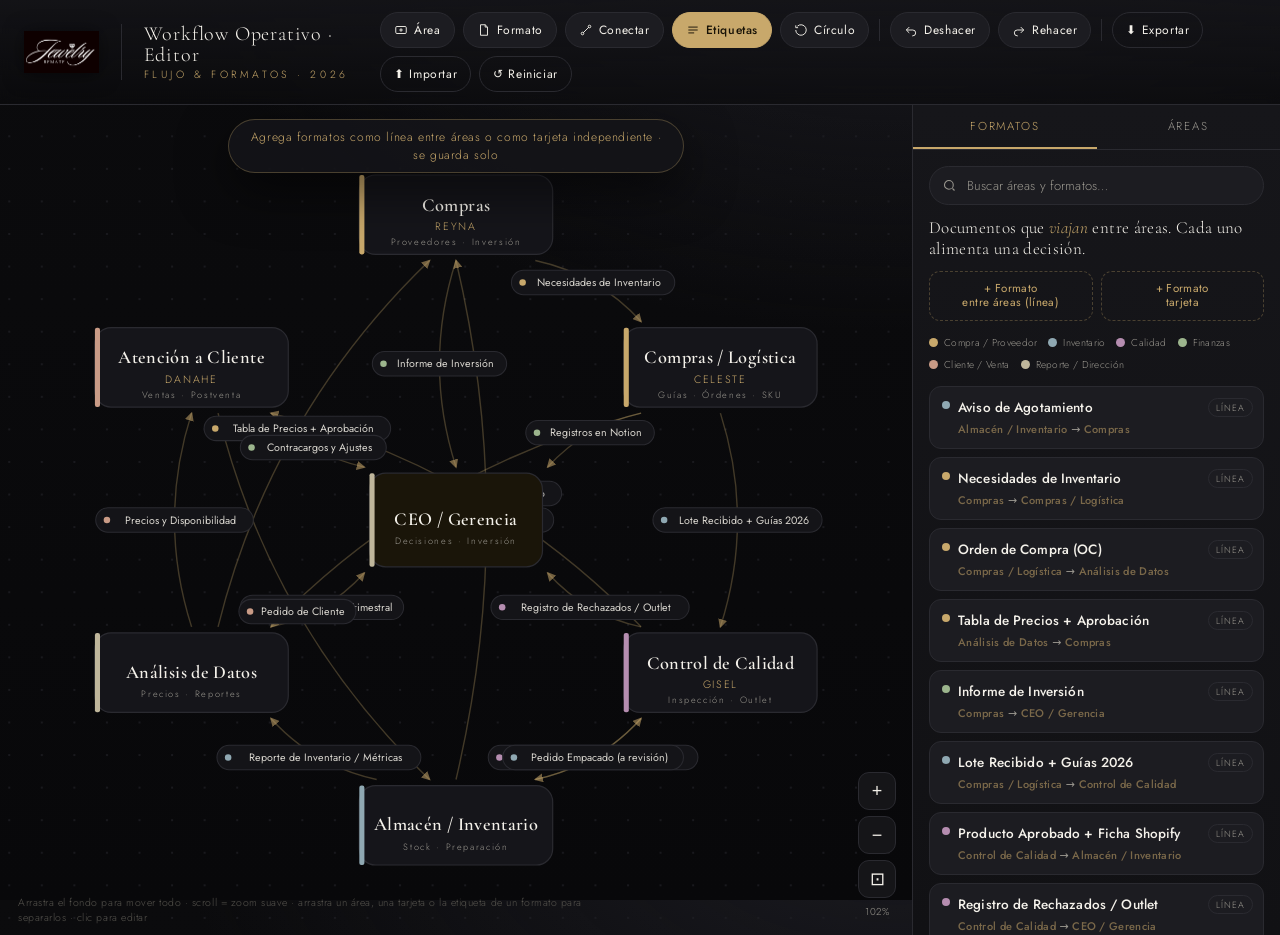
==== index.html @ 5443a9fe "Hito 1: deshacer/rehacer + búsqueda - Deshacer/Rehacer con historial de estados (botones + Ctrl/Cmd+" ====
<!DOCTYPE html>
<html lang="es">
<head>
<meta charset="UTF-8">
<meta name="viewport" content="width=device-width, initial-scale=1.0">
<title>Jewelry Remate · Workflow Editor</title>
<link rel="preconnect" href="https://fonts.googleapis.com">
<link rel="preconnect" href="https://fonts.gstatic.com" crossorigin>
<link href="https://fonts.googleapis.com/css2?family=Cormorant+Garamond:ital,wght@0,400;0,500;0,600;1,400&family=Jost:wght@300;400;500;600&display=swap" rel="stylesheet">
<link rel="stylesheet" href="css/styles.css">
</head>
<body>
<header>
  <img class="logo" src="[data-uri]" alt="Jewelry Remate">
  <div class="title-wrap">
    <span class="t1">Workflow Operativo · Editor</span>
    <span class="t2">Flujo &amp; Formatos · 2026</span>
  </div>
  <div class="toolbar">
    <button class="btn" id="btnAddNode"><svg viewBox="0 0 24 24" fill="none" stroke="currentColor" stroke-width="1.6"><rect x="3" y="6" width="18" height="12" rx="2"/><path d="M12 9v6M9 12h6"/></svg>Área</button>
    <button class="btn" id="btnAddCard"><svg viewBox="0 0 24 24" fill="none" stroke="currentColor" stroke-width="1.6"><path d="M6 3h8l4 4v14H6z"/><path d="M14 3v4h4"/></svg>Formato</button>
    <button class="btn" id="btnConnect"><svg viewBox="0 0 24 24" fill="none" stroke="currentColor" stroke-width="1.6"><path d="M7 17 17 7"/><circle cx="6" cy="18" r="2.2"/><circle cx="18" cy="6" r="2.2"/></svg>Conectar</button>
    <button class="btn active" id="btnLabels"><svg viewBox="0 0 24 24" fill="none" stroke="currentColor" stroke-width="1.6"><path d="M4 7h16M4 12h16M4 17h10"/></svg>Etiquetas</button>
    <button class="btn" id="btnRecircle"><svg viewBox="0 0 24 24" fill="none" stroke="currentColor" stroke-width="1.6"><path d="M3 12a9 9 0 1 0 3-6.7"/><path d="M3 4v4h4"/></svg>Círculo</button>
    <span class="sep"></span>
    <button class="btn" id="btnUndo" title="Deshacer (Ctrl/Cmd+Z)" disabled><svg viewBox="0 0 24 24" fill="none" stroke="currentColor" stroke-width="1.6"><path d="M9 7 4 12l5 5"/><path d="M4 12h11a5 5 0 0 1 0 10h-1"/></svg>Deshacer</button>
    <button class="btn" id="btnRedo" title="Rehacer (Ctrl/Cmd+Shift+Z)" disabled><svg viewBox="0 0 24 24" fill="none" stroke="currentColor" stroke-width="1.6"><path d="M15 7l5 5-5 5"/><path d="M20 12H9a5 5 0 0 0 0 10h1"/></svg>Rehacer</button>
    <span class="sep"></span>
    <button class="btn ghost" id="btnExport" title="Descargar tu trabajo (incluye archivos)">⬇ Exportar</button>
    <button class="btn ghost" id="btnImport" title="Cargar un archivo guardado">⬆ Importar</button>
    <button class="btn ghost" id="btnReset" title="Volver al original">↺ Reiniciar</button>
    <input type="file" id="fileInput" accept="application/json" style="display:none">
  </div>
</header>

<div class="layout">
  <div id="stage">
    <div id="hint"></div>
    <svg id="wf" preserveAspectRatio="xMidYMid meet">
      <defs>
        <pattern id="grid" width="32" height="32" patternUnits="userSpaceOnUse"><circle cx="1" cy="1" r="1" fill="#1d1d22"></circle></pattern>
        <marker id="arrow" markerWidth="9" markerHeight="9" refX="7.5" refY="4.5" orient="auto" markerUnits="userSpaceOnUse"><path class="arrow" d="M0,0 L9,4.5 L0,9 Z"></path></marker>
        <marker id="arrowHi" markerWidth="10" markerHeight="10" refX="8" refY="5" orient="auto" markerUnits="userSpaceOnUse"><path class="arrow hi" d="M0,0 L10,5 L0,10 Z"></path></marker>
      </defs>
      <g id="viewport">
        <rect id="gridrect" x="-4000" y="-4000" width="8000" height="8000" fill="url(#grid)"></rect>
        <g id="gLinks"></g><g id="gEdges"></g><g id="gLabels"></g><g id="gNodes"></g>
      </g>
    </svg>
    <div class="zoom">
      <button id="zIn" title="Acercar">+</button>
      <button id="zOut" title="Alejar">−</button>
      <button id="zFit" title="Centrar / ajustar">⊡</button>
      <div class="lbl" id="zLbl">100%</div>
    </div>
    <div class="footer-note">Arrastra el fondo para mover todo · scroll = zoom suave · arrastra un área, una tarjeta o la etiqueta de un formato para separarlos · clic para editar</div>
  </div>

  <aside>
    <div class="tabs">
      <div class="tab active" data-tab="formatos">Formatos</div>
      <div class="tab" data-tab="areas">Áreas</div>
    </div>
    <div class="panel-body">
      <div class="searchbar">
        <svg viewBox="0 0 24 24" fill="none" stroke="currentColor" stroke-width="1.7"><circle cx="11" cy="11" r="7"/><path d="m20 20-3.2-3.2"/></svg>
        <input type="search" id="searchInput" placeholder="Buscar áreas y formatos…" autocomplete="off">
        <span id="searchClear" title="Limpiar">✕</span>
      </div>
      <!-- LIST formatos -->
      <div id="listFormatos">
        <p class="lead">Documentos que <em>viajan</em> entre áreas. Cada uno alimenta una decisión.</p>
        <div class="addrow">
          <button class="addbtn" id="addFmtLine">+ Formato<br>entre áreas (línea)</button>
          <button class="addbtn" id="addFmtCard">+ Formato<br>tarjeta</button>
        </div>
        <div class="legend" id="legend"></div>
        <div id="fmtItems"></div>
      </div>
      <!-- LIST areas -->
      <div id="listAreas" class="hidden">
        <p class="lead">Las áreas del ciclo. Edita textos, colores, archivos o agrega nuevas.</p>
        <div class="addrow"><button class="addbtn" id="addArea">+ Agregar área</button></div>
        <div id="areaItems"></div>
      </div>

      <!-- EDIT formato (línea) -->
      <div id="editFormato" class="detail">
        <span class="back" id="backF">‹ Volver a formatos</span>
        <h2 class="edhead">Formato entre áreas</h2>
        <div class="edsub">Documento que viaja por una línea</div>
        <div class="field"><label>Nombre del formato</label><input id="ef_name" placeholder="Ej. Orden de Compra"></div>
        <div class="row2">
          <div class="field"><label>Desde</label><select id="ef_from"></select></div>
          <div class="field"><label>Hacia</label><select id="ef_to"></select></div>
        </div>
        <div class="field"><label>Categoría</label><select id="ef_cat"></select></div>
        <div class="field"><label>¿Para qué sirve?</label><textarea id="ef_purpose"></textarea></div>
        <div class="decisionField"><label>Decisión que ayuda a tomar</label><textarea id="ef_decision"></textarea></div>
        <div class="files-wrap"><label>Archivos adjuntos</label><div id="ef_files"></div>
          <button class="fileadd" id="ef_addFile">+ Adjuntar archivo</button><input type="file" id="ef_fileInput" multiple style="display:none"></div>
        <button class="delbtn" id="ef_delete">Borrar este formato</button>
        <div class="saved" id="ef_saved">✓ Guardado</div>
      </div>

      <!-- EDIT formato (tarjeta) -->
      <div id="editCard" class="detail">
        <span class="back" id="backC">‹ Volver a formatos</span>
        <h2 class="edhead">Formato (tarjeta)</h2>
        <div class="edsub">Documento independiente en el lienzo</div>
        <div class="field"><label>Nombre del formato</label><input id="ec_name" placeholder="Ej. Reporte Operativo"></div>
        <div class="field"><label>Categoría</label><select id="ec_cat"></select></div>
        <div class="field"><label>Áreas que lo usan / enlazan</label><div id="ec_links" class="linkbox"></div></div>
        <div class="field"><label>¿Para qué sirve?</label><textarea id="ec_purpose"></textarea></div>
        <div class="decisionField"><label>Decisión que ayuda a tomar</label><textarea id="ec_decision"></textarea></div>
        <div class="files-wrap"><label>Archivos adjuntos</label><div id="ec_files"></div>
          <button class="fileadd" id="ec_addFile">+ Adjuntar archivo</button><input type="file" id="ec_fileInput" multiple style="display:none"></div>
        <button class="delbtn" id="ec_delete">Borrar este formato</button>
        <div class="saved" id="ec_saved">✓ Guardado</div>
      </div>

      <!-- EDIT area -->
      <div id="editArea" class="detail">
        <span class="back" id="backA">‹ Volver a áreas</span>
        <h2 class="edhead">Editar área</h2>
        <div class="edsub">Nodo del workflow</div>
        <div class="field"><label>Nombre del área</label><input id="ea_title" placeholder="Ej. Almacén / Inventario"></div>
        <div class="row2">
          <div class="field"><label>Responsable</label><input id="ea_person" placeholder="Ej. Reyna"></div>
          <div class="field"><label>Etiqueta corta</label><input id="ea_kicker" placeholder="Ej. Stock · Pedidos"></div>
        </div>
        <div class="field"><label>Categoría / color</label><select id="ea_cat"></select></div>
        <div class="field"><label>Responsabilidades (una por línea)</label><textarea id="ea_resp" style="min-height:110px"></textarea></div>
        <div class="field"><label>Inicia el flujo cuando…</label><textarea id="ea_start"></textarea></div>
        <div class="field"><label>Termina el flujo cuando…</label><textarea id="ea_end"></textarea></div>
        <div class="files-wrap"><label>Archivos adjuntos</label><div id="ea_files"></div>
          <button class="fileadd" id="ea_addFile">+ Adjuntar archivo</button><input type="file" id="ea_fileInput" multiple style="display:none"></div>
        <button class="delbtn" id="ea_delete">Borrar esta área</button>
        <div class="saved" id="ea_saved">✓ Guardado</div>
      </div>
    </div>
  </aside>
</div>

<script src="js/app.js"></script>
</body>
</html>
---- css/styles.css ----
:root{
    --bg:#0b0b0d;--bg2:#111114;--panel:#16161a;--panel2:#1c1c21;--line:#2a2a30;
    --ink:#f4f1ea;--muted:#9a978f;--gold:#c8a86b;--gold-soft:rgba(200,168,107,.30);
    --gold-dim:rgba(200,168,107,.55);--shadow:0 18px 50px rgba(0,0,0,.55);
  }
  *{box-sizing:border-box}
  html,body{margin:0;height:100%}
  body{
    background:radial-gradient(1200px 700px at 70% -10%, #1a1a20 0%, rgba(26,26,32,0) 60%),
      linear-gradient(180deg,#0b0b0d 0%, #08080a 100%);
    color:var(--ink);font-family:'Jost',system-ui,sans-serif;font-weight:300;
    -webkit-font-smoothing:antialiased;overflow:hidden;
  }
  header{display:flex;align-items:center;gap:22px;padding:12px 24px;border-bottom:1px solid var(--line);
    background:linear-gradient(180deg,rgba(20,20,24,.9),rgba(11,11,13,.6));backdrop-filter:blur(6px)}
  header img.logo{height:42px;width:auto;filter:drop-shadow(0 2px 10px rgba(0,0,0,.5))}
  .title-wrap{display:flex;flex-direction:column;line-height:1.05;border-left:1px solid var(--line);padding-left:22px}
  .title-wrap .t1{font-family:'Cormorant Garamond',serif;font-size:20px;letter-spacing:.04em}
  .title-wrap .t2{font-size:10.5px;letter-spacing:.34em;text-transform:uppercase;color:var(--gold);margin-top:3px}
  .toolbar{margin-left:auto;display:flex;align-items:center;gap:8px;flex-wrap:wrap}
  .btn{font-family:'Jost';font-weight:400;font-size:12px;letter-spacing:.05em;color:var(--ink);
    background:var(--panel2);border:1px solid var(--line);padding:8px 13px;border-radius:999px;cursor:pointer;
    transition:.18s;display:inline-flex;align-items:center;gap:6px;white-space:nowrap}
  .btn:hover{border-color:var(--gold-dim);color:var(--gold)}
  .btn.active{background:var(--gold);color:#181307;border-color:var(--gold);font-weight:500}
  .btn svg{width:14px;height:14px}
  .btn.ghost{background:transparent}
  .sep{width:1px;height:22px;background:var(--line);margin:0 2px}

  .layout{display:flex;height:calc(100vh - 70px)}
  #stage{flex:1;position:relative;overflow:hidden}
  #wf{width:100%;height:100%;display:block;touch-action:none;cursor:grab}
  #wf.panning{cursor:grabbing}
  #hint{position:absolute;left:50%;top:14px;transform:translateX(-50%);background:rgba(20,20,24,.92);
    border:1px solid var(--gold-soft);color:var(--gold);font-size:12px;letter-spacing:.05em;padding:8px 16px;
    border-radius:999px;pointer-events:none;opacity:0;transition:.25s;box-shadow:var(--shadow);z-index:5;max-width:80%;text-align:center}
  #hint.show{opacity:1}
  .footer-note{position:absolute;bottom:10px;left:18px;font-size:10.5px;color:#56544e;letter-spacing:.05em;pointer-events:none;max-width:62%}

  .zoom{position:absolute;right:16px;bottom:16px;display:flex;flex-direction:column;gap:6px;z-index:6}
  .zoom button{width:38px;height:38px;border-radius:11px;background:rgba(22,22,26,.92);border:1px solid var(--line);
    color:var(--ink);font-size:18px;cursor:pointer;transition:.15s;display:flex;align-items:center;justify-content:center}
  .zoom button:hover{border-color:var(--gold);color:var(--gold)}
  .zoom .lbl{font-size:10px;text-align:center;color:var(--muted);letter-spacing:.05em}

  aside{width:368px;min-width:368px;border-left:1px solid var(--line);
    background:linear-gradient(180deg,var(--panel),var(--bg2));display:flex;flex-direction:column;overflow:hidden}
  .tabs{display:flex;border-bottom:1px solid var(--line)}
  .tab{flex:1;text-align:center;padding:13px 0;font-size:11.5px;letter-spacing:.16em;text-transform:uppercase;
    color:var(--muted);cursor:pointer;transition:.18s;border-bottom:2px solid transparent}
  .tab:hover{color:var(--ink)}
  .tab.active{color:var(--gold);border-bottom-color:var(--gold)}
  .panel-body{flex:1;overflow-y:auto;padding:16px 16px 70px}
  .panel-body::-webkit-scrollbar{width:8px}
  .panel-body::-webkit-scrollbar-thumb{background:#26262c;border-radius:8px}

  .lead{font-family:'Cormorant Garamond',serif;font-size:17px;color:var(--ink);margin:2px 0 12px;letter-spacing:.02em}
  .lead em{color:var(--gold);font-style:italic}
  .addrow{display:flex;gap:8px;margin-bottom:14px}
  .addbtn{flex:1;text-align:center;background:transparent;border:1px dashed var(--gold-soft);color:var(--gold);
    padding:10px 8px;border-radius:11px;cursor:pointer;font-family:'Jost';font-size:11.5px;letter-spacing:.03em;
    transition:.15s;line-height:1.2}
  .addbtn:hover{background:rgba(200,168,107,.08);border-color:var(--gold)}

  .item{border:1px solid var(--line);border-radius:12px;background:var(--panel2);padding:11px 12px;margin-bottom:8px;
    cursor:pointer;transition:.16s;position:relative}
  .item:hover{border-color:var(--gold-dim);transform:translateY(-1px)}
  .item.sel{border-color:var(--gold);box-shadow:0 0 0 1px var(--gold-soft) inset}
  .item .dot{position:absolute;left:12px;top:14px;width:8px;height:8px;border-radius:50%}
  .item .nm{font-size:13.5px;font-weight:500;padding-left:16px;letter-spacing:.01em}
  .item .rt{font-size:11px;color:var(--muted);margin-top:4px;padding-left:16px;letter-spacing:.03em}
  .item .rt b{color:var(--gold-dim);font-weight:500}
  .item .tag{position:absolute;right:10px;top:11px;font-size:9px;letter-spacing:.12em;text-transform:uppercase;
    color:var(--muted);border:1px solid var(--line);border-radius:999px;padding:2px 7px}
  .item .clip{color:var(--gold);font-size:10.5px}
  .grouplbl{font-size:10px;letter-spacing:.2em;text-transform:uppercase;color:var(--muted);margin:14px 0 8px}

  .detail{display:none}
  .detail.show{display:block;animation:fade .22s ease}
  @keyframes fade{from{opacity:0;transform:translateY(6px)}to{opacity:1;transform:none}}
  .back{font-size:11px;letter-spacing:.12em;text-transform:uppercase;color:var(--muted);cursor:pointer;
    display:inline-flex;gap:6px;align-items:center;margin-bottom:14px}
  .back:hover{color:var(--gold)}
  .edhead{font-family:'Cormorant Garamond',serif;font-size:21px;color:var(--ink);margin:0 0 4px}
  .edsub{font-size:11px;color:var(--muted);letter-spacing:.1em;text-transform:uppercase;margin-bottom:16px}

  .field{margin-bottom:13px}
  .field label{display:block;font-size:10px;letter-spacing:.18em;text-transform:uppercase;color:var(--gold);margin-bottom:6px;font-weight:500}
  .field input,.field select,.field textarea{width:100%;background:#101015;border:1px solid var(--line);color:var(--ink);
    font-family:'Jost';font-size:13px;font-weight:300;padding:9px 11px;border-radius:9px;transition:.15s;resize:vertical}
  .field input:focus,.field select:focus,.field textarea:focus{outline:none;border-color:var(--gold);background:#13130f}
  .field textarea{min-height:64px;line-height:1.5}
  .row2{display:flex;gap:10px}
  .row2 .field{flex:1}
  .decisionField{background:linear-gradient(180deg,rgba(200,168,107,.08),rgba(200,168,107,.02));
    border:1px solid var(--gold-soft);border-radius:11px;padding:11px 12px;margin-bottom:13px}
  .decisionField label{color:var(--gold)}
  .linkbox{max-height:140px;overflow-y:auto;border:1px solid var(--line);border-radius:9px;padding:5px;background:#101015}
  .linkrow{display:flex;align-items:center;gap:9px;padding:6px 7px;font-size:12.5px;color:#d9d6cf;cursor:pointer;border-radius:7px}
  .linkrow:hover{background:#16161b}
  .linkrow input{width:auto;margin:0;accent-color:var(--gold)}
  .delbtn{width:100%;text-align:center;background:transparent;border:1px solid #4a2730;color:#d98a96;padding:9px;
    border-radius:10px;cursor:pointer;font-family:'Jost';font-size:12px;letter-spacing:.06em;transition:.15s;margin-top:6px}
  .delbtn:hover{background:rgba(120,40,52,.25);color:#f2b5be}
  .saved{font-size:10.5px;color:#7fae7a;letter-spacing:.08em;text-align:center;margin-top:10px;opacity:0;transition:.2s}
  .saved.show{opacity:1}

  .files-wrap{border:1px solid var(--line);border-radius:11px;padding:11px 12px;margin-bottom:13px;background:#101015}
  .files-wrap > label{display:block;font-size:10px;letter-spacing:.18em;text-transform:uppercase;color:var(--gold);margin-bottom:8px;font-weight:500}
  .file-row{display:flex;align-items:center;gap:8px;padding:7px 9px;border:1px solid var(--line);border-radius:8px;margin-bottom:6px;background:#16161b}
  .file-row .fn{flex:1;font-size:12px;color:#d9d6cf;overflow:hidden;text-overflow:ellipsis;white-space:nowrap}
  .file-row .fa{cursor:pointer;color:var(--muted);font-size:13px;transition:.15s;padding:2px 4px}
  .file-row .fa:hover{color:var(--gold)}
  .file-row .fa.del:hover{color:#f2b5be}
  .fileadd{width:100%;text-align:center;background:transparent;border:1px dashed var(--gold-soft);color:var(--gold);
    padding:9px;border-radius:9px;cursor:pointer;font-family:'Jost';font-size:12px;letter-spacing:.04em;transition:.15s}
  .fileadd:hover{background:rgba(200,168,107,.08);border-color:var(--gold)}
  .fileempty{font-size:11.5px;color:var(--muted);margin-bottom:8px;line-height:1.4}

  .legend{display:flex;flex-wrap:wrap;gap:7px 11px;margin:4px 0 14px}
  .legend span{display:inline-flex;align-items:center;gap:6px;font-size:10px;color:var(--muted);letter-spacing:.03em}
  .legend i{width:9px;height:9px;border-radius:50%;display:inline-block}
  .hidden{display:none}

  /* SVG */
  .node-card{cursor:grab}
  .node-card:active{cursor:grabbing}
  .node-rect{fill:#15151a;stroke:var(--line);stroke-width:1.2;transition:stroke .15s, filter .15s}
  .node-card:hover .node-rect{stroke:var(--gold-dim)}
  .node-card.sel .node-rect{stroke:var(--gold);filter:drop-shadow(0 0 10px rgba(200,168,107,.35))}
  .node-card.pick .node-rect{stroke:var(--gold);stroke-dasharray:4 3}
  .card-node .node-rect{fill:#131318}
  .node-title{fill:var(--ink);font-family:'Cormorant Garamond',serif;font-size:18px;text-anchor:middle;font-weight:600;letter-spacing:.02em}
  .node-person{fill:var(--gold);font-family:'Jost';font-size:10.5px;text-anchor:middle;letter-spacing:.16em;text-transform:uppercase}
  .node-kicker{fill:var(--muted);font-family:'Jost';font-size:9px;text-anchor:middle;letter-spacing:.18em}
  .card-title{fill:var(--ink);font-family:'Jost';font-size:12.5px;text-anchor:middle;font-weight:500}
  .card-kicker{fill:var(--gold);font-family:'Jost';font-size:8px;text-anchor:middle;letter-spacing:.22em}
  .node-clip{fill:var(--gold);font-size:11px;font-family:'Jost'}
  .hub .node-rect{fill:#1a1509}
  .edge{fill:none;stroke:var(--gold-soft);stroke-width:1.4;transition:stroke .15s, stroke-width .15s;cursor:pointer}
  .edge.hi{stroke:var(--gold);stroke-width:2.4}
  .edge-hit{fill:none;stroke:transparent;stroke-width:18;cursor:pointer}
  .cardlink{fill:none;stroke:rgba(200,168,107,.22);stroke-width:1.2;stroke-dasharray:5 4;pointer-events:none;transition:.15s}
  .cardlink.hi{stroke:var(--gold-dim)}
  .lbl-g{cursor:pointer}
  .lbl-bg{fill:#141418;stroke:var(--line);stroke-width:1;transition:.15s}
  .lbl-g:hover .lbl-bg{stroke:var(--gold-dim)}
  .lbl-g.hi .lbl-bg{fill:#1d1a12;stroke:var(--gold)}
  .lbl-tx{fill:#d9d6cf;font-family:'Jost';font-size:10.5px;text-anchor:middle;font-weight:400;pointer-events:none}
  .arrow{fill:var(--gold-dim)}
  .arrow.hi{fill:var(--gold)}

  /* ===== Búsqueda ===== */
  .searchbar{display:flex;align-items:center;gap:8px;margin:0 0 12px;padding:8px 12px;
    background:var(--panel2);border:1px solid var(--line);border-radius:999px;transition:.15s}
  .searchbar:focus-within{border-color:var(--gold-dim)}
  .searchbar svg{width:15px;height:15px;color:var(--muted);flex:0 0 auto}
  .searchbar input{flex:1;background:none;border:none;outline:none;color:var(--ink);
    font-family:'Jost';font-weight:300;font-size:13px;letter-spacing:.01em}
  .searchbar input::placeholder{color:var(--muted)}
  .searchbar input::-webkit-search-cancel-button{-webkit-appearance:none;appearance:none}
  #searchClear{color:var(--muted);cursor:pointer;font-size:12px;padding:2px 4px;border-radius:50%;
    line-height:1;display:none}
  #searchClear:hover{color:var(--ink)}
  .searchbar.has-text #searchClear{display:inline-block}
  .noresults{color:var(--muted);font-size:12.5px;font-style:italic;padding:14px 4px;text-align:center}

  /* atenuar lo que no coincide con la búsqueda */
  .node-card.dim{opacity:.16;transition:opacity .15s}
  .edge.dim,.lbl-g.dim,.cardlink.dim{opacity:.10;transition:opacity .15s}
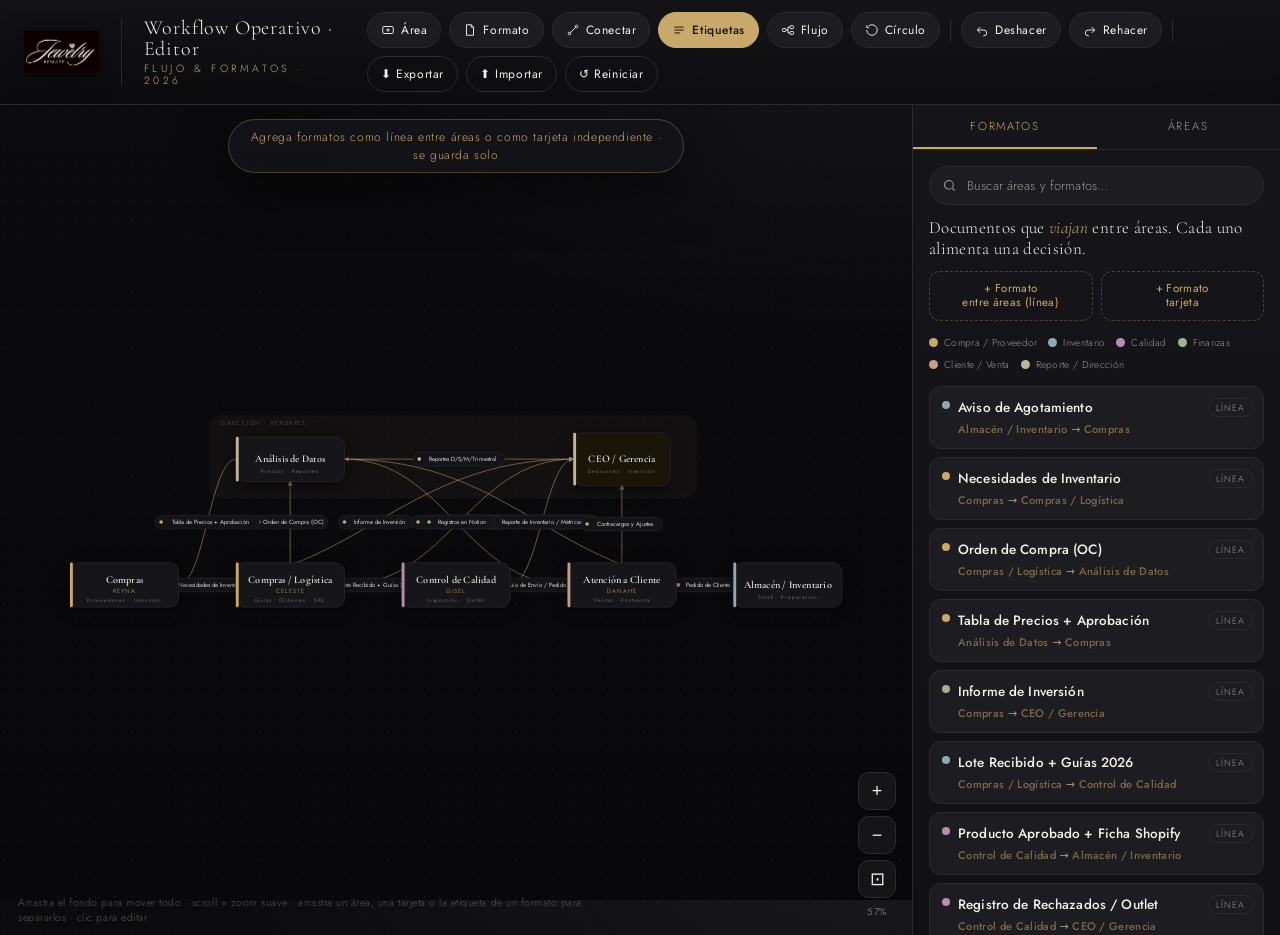
==== commit 6020c41f: "Rediseño visual: layout por flujo (capas izq→der) + pulido - Nuevo acomodo automático 'Flujo': algor" ====
--- a/index.html
+++ b/index.html
@@ -21,7 +21,8 @@
     <button class="btn" id="btnAddCard"><svg viewBox="0 0 24 24" fill="none" stroke="currentColor" stroke-width="1.6"><path d="M6 3h8l4 4v14H6z"/><path d="M14 3v4h4"/></svg>Formato</button>
     <button class="btn" id="btnConnect"><svg viewBox="0 0 24 24" fill="none" stroke="currentColor" stroke-width="1.6"><path d="M7 17 17 7"/><circle cx="6" cy="18" r="2.2"/><circle cx="18" cy="6" r="2.2"/></svg>Conectar</button>
     <button class="btn active" id="btnLabels"><svg viewBox="0 0 24 24" fill="none" stroke="currentColor" stroke-width="1.6"><path d="M4 7h16M4 12h16M4 17h10"/></svg>Etiquetas</button>
-    <button class="btn" id="btnRecircle"><svg viewBox="0 0 24 24" fill="none" stroke="currentColor" stroke-width="1.6"><path d="M3 12a9 9 0 1 0 3-6.7"/><path d="M3 4v4h4"/></svg>Círculo</button>
+    <button class="btn" id="btnFlow" title="Acomodar por flujo (izquierda → derecha)"><svg viewBox="0 0 24 24" fill="none" stroke="currentColor" stroke-width="1.6"><rect x="2.5" y="9.5" width="6" height="5" rx="1.2"/><rect x="15.5" y="4.5" width="6" height="5" rx="1.2"/><rect x="15.5" y="14.5" width="6" height="5" rx="1.2"/><path d="M8.5 12h3.5M12 12v-5h3.5M12 12v5h3.5"/></svg>Flujo</button>
+    <button class="btn" id="btnRecircle" title="Acomodar en círculo"><svg viewBox="0 0 24 24" fill="none" stroke="currentColor" stroke-width="1.6"><path d="M3 12a9 9 0 1 0 3-6.7"/><path d="M3 4v4h4"/></svg>Círculo</button>
     <span class="sep"></span>
     <button class="btn" id="btnUndo" title="Deshacer (Ctrl/Cmd+Z)" disabled><svg viewBox="0 0 24 24" fill="none" stroke="currentColor" stroke-width="1.6"><path d="M9 7 4 12l5 5"/><path d="M4 12h11a5 5 0 0 1 0 10h-1"/></svg>Deshacer</button>
     <button class="btn" id="btnRedo" title="Rehacer (Ctrl/Cmd+Shift+Z)" disabled><svg viewBox="0 0 24 24" fill="none" stroke="currentColor" stroke-width="1.6"><path d="M15 7l5 5-5 5"/><path d="M20 12H9a5 5 0 0 0 0 10h1"/></svg>Rehacer</button>
@@ -44,7 +45,7 @@
       </defs>
       <g id="viewport">
         <rect id="gridrect" x="-4000" y="-4000" width="8000" height="8000" fill="url(#grid)"></rect>
-        <g id="gLinks"></g><g id="gEdges"></g><g id="gLabels"></g><g id="gNodes"></g>
+        <g id="gZones"></g><g id="gLinks"></g><g id="gEdges"></g><g id="gLabels"></g><g id="gNodes"></g>
       </g>
     </svg>
     <div class="zoom">
--- a/css/styles.css
+++ b/css/styles.css
@@ -125,7 +125,7 @@
   /* SVG */
   .node-card{cursor:grab}
   .node-card:active{cursor:grabbing}
-  .node-rect{fill:#15151a;stroke:var(--line);stroke-width:1.2;transition:stroke .15s, filter .15s}
+  .node-rect{fill:#15151a;stroke:var(--line);stroke-width:1.2;transition:stroke .15s, filter .15s;filter:drop-shadow(0 6px 14px rgba(0,0,0,.45))}
   .node-card:hover .node-rect{stroke:var(--gold-dim)}
   .node-card.sel .node-rect{stroke:var(--gold);filter:drop-shadow(0 0 10px rgba(200,168,107,.35))}
   .node-card.pick .node-rect{stroke:var(--gold);stroke-dasharray:4 3}
@@ -137,8 +137,8 @@
   .card-kicker{fill:var(--gold);font-family:'Jost';font-size:8px;text-anchor:middle;letter-spacing:.22em}
   .node-clip{fill:var(--gold);font-size:11px;font-family:'Jost'}
   .hub .node-rect{fill:#1a1509}
-  .edge{fill:none;stroke:var(--gold-soft);stroke-width:1.4;transition:stroke .15s, stroke-width .15s;cursor:pointer}
-  .edge.hi{stroke:var(--gold);stroke-width:2.4}
+  .edge{fill:none;stroke:var(--gold-dim);stroke-width:1.6;stroke-linecap:round;transition:stroke .15s, stroke-width .15s;cursor:pointer}
+  .edge.hi{stroke:var(--gold);stroke-width:2.6}
   .edge-hit{fill:none;stroke:transparent;stroke-width:18;cursor:pointer}
   .cardlink{fill:none;stroke:rgba(200,168,107,.22);stroke-width:1.2;stroke-dasharray:5 4;pointer-events:none;transition:.15s}
   .cardlink.hi{stroke:var(--gold-dim)}
@@ -149,6 +149,10 @@
   .lbl-tx{fill:#d9d6cf;font-family:'Jost';font-size:10.5px;text-anchor:middle;font-weight:400;pointer-events:none}
   .arrow{fill:var(--gold-dim)}
   .arrow.hi{fill:var(--gold)}
+
+  /* ===== Banda de dirección / zonas ===== */
+  .zone-band{fill:rgba(200,168,107,.045);stroke:rgba(200,168,107,.20);stroke-width:1;stroke-dasharray:2 6;pointer-events:none}
+  .zone-label{fill:var(--gold-dim);font-family:'Jost';font-size:9.5px;letter-spacing:.26em;text-transform:uppercase;pointer-events:none}
 
   /* ===== Búsqueda ===== */
   .searchbar{display:flex;align-items:center;gap:8px;margin:0 0 12px;padding:8px 12px;
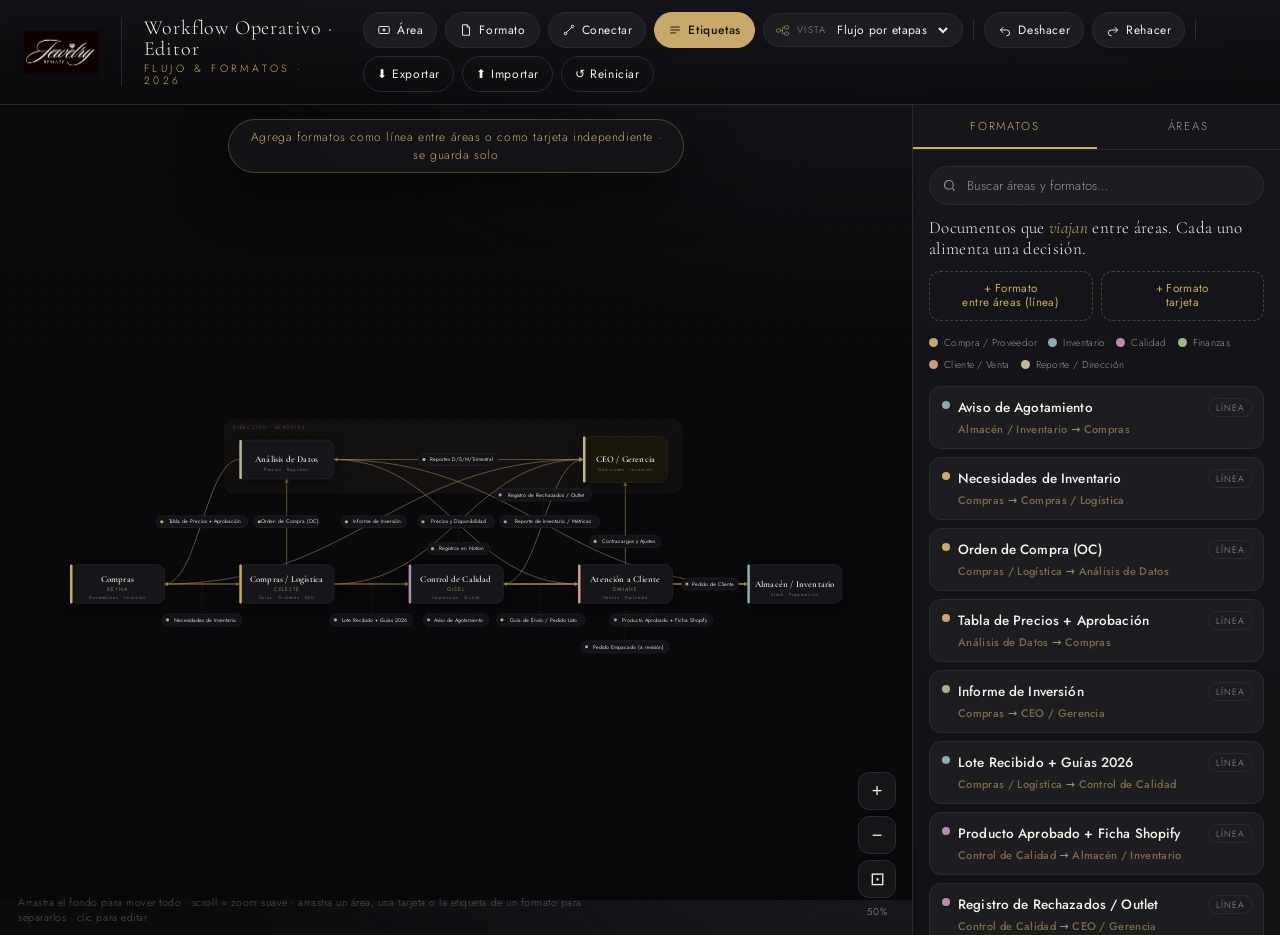
==== commit 5462e2c1: "Vistas múltiples + más espacio + anti-encimado de etiquetas - Selector 'Vista' con 4 perspectivas: F" ====
--- a/index.html
+++ b/index.html
@@ -21,8 +21,16 @@
     <button class="btn" id="btnAddCard"><svg viewBox="0 0 24 24" fill="none" stroke="currentColor" stroke-width="1.6"><path d="M6 3h8l4 4v14H6z"/><path d="M14 3v4h4"/></svg>Formato</button>
     <button class="btn" id="btnConnect"><svg viewBox="0 0 24 24" fill="none" stroke="currentColor" stroke-width="1.6"><path d="M7 17 17 7"/><circle cx="6" cy="18" r="2.2"/><circle cx="18" cy="6" r="2.2"/></svg>Conectar</button>
     <button class="btn active" id="btnLabels"><svg viewBox="0 0 24 24" fill="none" stroke="currentColor" stroke-width="1.6"><path d="M4 7h16M4 12h16M4 17h10"/></svg>Etiquetas</button>
-    <button class="btn" id="btnFlow" title="Acomodar por flujo (izquierda → derecha)"><svg viewBox="0 0 24 24" fill="none" stroke="currentColor" stroke-width="1.6"><rect x="2.5" y="9.5" width="6" height="5" rx="1.2"/><rect x="15.5" y="4.5" width="6" height="5" rx="1.2"/><rect x="15.5" y="14.5" width="6" height="5" rx="1.2"/><path d="M8.5 12h3.5M12 12v-5h3.5M12 12v5h3.5"/></svg>Flujo</button>
-    <button class="btn" id="btnRecircle" title="Acomodar en círculo"><svg viewBox="0 0 24 24" fill="none" stroke="currentColor" stroke-width="1.6"><path d="M3 12a9 9 0 1 0 3-6.7"/><path d="M3 4v4h4"/></svg>Círculo</button>
+    <label class="viewsel" title="Cambiar perspectiva del diagrama">
+      <svg viewBox="0 0 24 24" fill="none" stroke="currentColor" stroke-width="1.6"><rect x="2.5" y="9.5" width="6" height="5" rx="1.2"/><rect x="15.5" y="4.5" width="6" height="5" rx="1.2"/><rect x="15.5" y="14.5" width="6" height="5" rx="1.2"/><path d="M8.5 12h3.5M12 12v-5h3.5M12 12v5h3.5"/></svg>
+      <span>Vista</span>
+      <select id="viewSelect">
+        <option value="flow">Flujo por etapas</option>
+        <option value="hier">Jerárquico</option>
+        <option value="dept">Por departamento</option>
+        <option value="circle">Círculo</option>
+      </select>
+    </label>
     <span class="sep"></span>
     <button class="btn" id="btnUndo" title="Deshacer (Ctrl/Cmd+Z)" disabled><svg viewBox="0 0 24 24" fill="none" stroke="currentColor" stroke-width="1.6"><path d="M9 7 4 12l5 5"/><path d="M4 12h11a5 5 0 0 1 0 10h-1"/></svg>Deshacer</button>
     <button class="btn" id="btnRedo" title="Rehacer (Ctrl/Cmd+Shift+Z)" disabled><svg viewBox="0 0 24 24" fill="none" stroke="currentColor" stroke-width="1.6"><path d="M15 7l5 5-5 5"/><path d="M20 12H9a5 5 0 0 0 0 10h1"/></svg>Rehacer</button>
--- a/css/styles.css
+++ b/css/styles.css
@@ -150,6 +150,16 @@
   .arrow{fill:var(--gold-dim)}
   .arrow.hi{fill:var(--gold)}
 
+  /* ===== Selector de Vista ===== */
+  .viewsel{display:inline-flex;align-items:center;gap:7px;background:var(--panel2);border:1px solid var(--line);
+    border-radius:999px;padding:6px 11px;font-family:'Jost';transition:border-color .15s}
+  .viewsel:hover{border-color:var(--gold-dim)}
+  .viewsel svg{width:15px;height:15px;color:var(--gold-dim);flex:0 0 auto}
+  .viewsel span{color:var(--muted);text-transform:uppercase;letter-spacing:.16em;font-size:9.5px}
+  .viewsel select{background:none;border:none;outline:none;color:var(--ink);font-family:'Jost';
+    font-size:12px;letter-spacing:.03em;cursor:pointer}
+  .viewsel select option{background:#16161a;color:var(--ink)}
+
   /* ===== Banda de dirección / zonas ===== */
   .zone-band{fill:rgba(200,168,107,.045);stroke:rgba(200,168,107,.20);stroke-width:1;stroke-dasharray:2 6;pointer-events:none}
   .zone-label{fill:var(--gold-dim);font-family:'Jost';font-size:9.5px;letter-spacing:.26em;text-transform:uppercase;pointer-events:none}
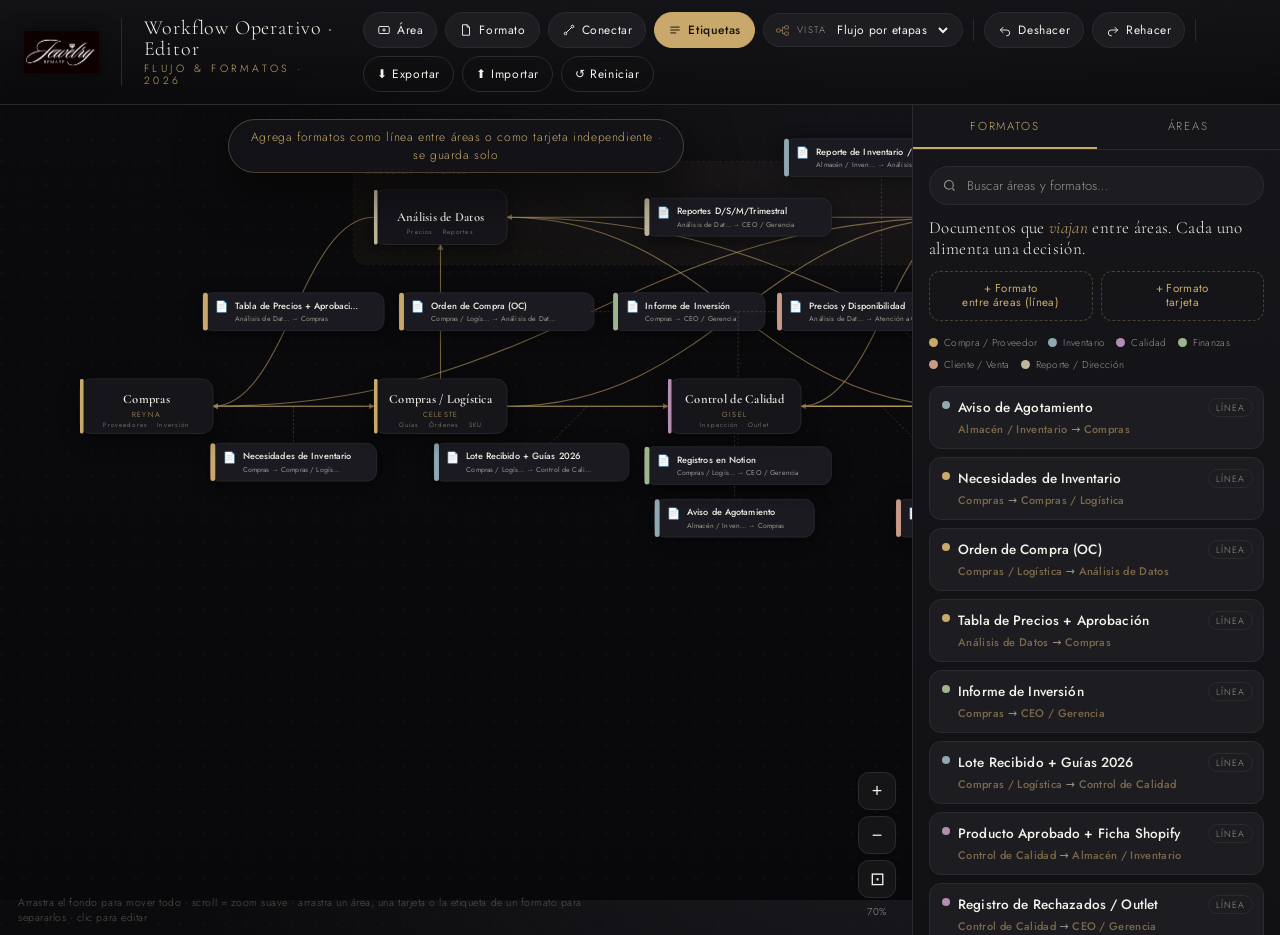
==== commit 619886fe: "Formatos: ver el flujo entre áreas + modo enfoque + lienzo legible - Cada tarjeta de formato muestra" ====
--- a/index.html
+++ b/index.html
@@ -45,6 +45,17 @@
 <div class="layout">
   <div id="stage">
     <div id="hint"></div>
+    <div id="focusBar" class="focusbar">
+      <div class="fb-row">
+        <span class="fb-area" id="fbFrom">—</span>
+        <span class="fb-arrow">→</span>
+        <span class="fb-fmt"><svg viewBox="0 0 24 24" fill="none" stroke="currentColor" stroke-width="1.6"><path d="M6 3h8l4 4v14H6z"/><path d="M14 3v4h4"/></svg><span id="fbName">Formato</span></span>
+        <span class="fb-arrow">→</span>
+        <span class="fb-area" id="fbTo">—</span>
+        <button class="fb-close" id="fbClose" title="Salir del enfoque">✕</button>
+      </div>
+      <div class="fb-dec" id="fbDec"></div>
+    </div>
     <svg id="wf" preserveAspectRatio="xMidYMid meet">
       <defs>
         <pattern id="grid" width="32" height="32" patternUnits="userSpaceOnUse"><circle cx="1" cy="1" r="1" fill="#1d1d22"></circle></pattern>
--- a/css/styles.css
+++ b/css/styles.css
@@ -143,12 +143,24 @@
   .cardlink{fill:none;stroke:rgba(200,168,107,.22);stroke-width:1.2;stroke-dasharray:5 4;pointer-events:none;transition:.15s}
   .cardlink.hi{stroke:var(--gold-dim)}
   .lbl-g{cursor:pointer}
-  .lbl-bg{fill:#141418;stroke:var(--line);stroke-width:1;transition:.15s}
+  .lbl-bg{fill:#1a1a20;stroke:var(--line);stroke-width:1.2;transition:.15s;filter:drop-shadow(0 5px 12px rgba(0,0,0,.45))}
   .lbl-g:hover .lbl-bg{stroke:var(--gold-dim)}
-  .lbl-g.hi .lbl-bg{fill:#1d1a12;stroke:var(--gold)}
-  .lbl-tx{fill:#d9d6cf;font-family:'Jost';font-size:10.5px;text-anchor:middle;font-weight:400;pointer-events:none}
+  .lbl-g.hi .lbl-bg{fill:#221d12;stroke:var(--gold);stroke-width:1.6;filter:drop-shadow(0 0 12px rgba(200,168,107,.45))}
+  .lbl-strip{pointer-events:none}
+  .lbl-ico{font-size:15px;pointer-events:none}
+  .lbl-clip{fill:var(--gold);font-family:'Jost';font-size:11px;pointer-events:none}
+  .lbl-tx{fill:#efece4;font-family:'Jost';font-size:13px;text-anchor:start;font-weight:500;letter-spacing:.012em;pointer-events:none}
+  .lbl-sub{fill:var(--muted);font-family:'Jost';font-size:10px;text-anchor:start;font-weight:400;letter-spacing:.02em;pointer-events:none}
+  .lbl-leader{stroke:rgba(200,168,107,.32);stroke-width:1.1;stroke-dasharray:3 3;pointer-events:none}
   .arrow{fill:var(--gold-dim)}
   .arrow.hi{fill:var(--gold)}
+
+  /* ===== Resaltado de ruta / enfoque ===== */
+  .node-card.route .node-rect{stroke:var(--gold);stroke-width:1.8;filter:drop-shadow(0 0 14px rgba(200,168,107,.5))}
+  .node-card.faded{opacity:.16;transition:opacity .18s}
+  .edge.faded,.cardlink.faded{opacity:.08;transition:opacity .18s}
+  .lbl-g.faded{opacity:.14;transition:opacity .18s}
+  .lbl-g.faded .lbl-bg{filter:none}
 
   /* ===== Selector de Vista ===== */
   .viewsel{display:inline-flex;align-items:center;gap:7px;background:var(--panel2);border:1px solid var(--line);
@@ -159,6 +171,25 @@
   .viewsel select{background:none;border:none;outline:none;color:var(--ink);font-family:'Jost';
     font-size:12px;letter-spacing:.03em;cursor:pointer}
   .viewsel select option{background:#16161a;color:var(--ink)}
+
+  /* ===== Banner de enfoque (clic en un formato) ===== */
+  .focusbar{position:absolute;left:50%;top:14px;transform:translateX(-50%) translateY(-8px);
+    z-index:7;min-width:min(640px,86%);max-width:90%;background:linear-gradient(180deg,rgba(28,24,16,.97),rgba(18,17,20,.97));
+    border:1px solid var(--gold-soft);border-radius:14px;padding:12px 16px;box-shadow:var(--shadow);
+    opacity:0;pointer-events:none;transition:opacity .18s, transform .18s}
+  .focusbar.show{opacity:1;pointer-events:auto;transform:translateX(-50%) translateY(0)}
+  .fb-row{display:flex;align-items:center;gap:12px;flex-wrap:wrap}
+  .fb-area{font-family:'Cormorant Garamond',serif;font-size:17px;color:var(--ink);font-weight:600;letter-spacing:.01em}
+  .fb-arrow{color:var(--gold);font-size:16px}
+  .fb-fmt{display:inline-flex;align-items:center;gap:8px;background:rgba(200,168,107,.14);
+    border:1px solid var(--gold-soft);border-radius:999px;padding:5px 14px;color:var(--gold);
+    font-family:'Jost';font-size:13px;font-weight:500;letter-spacing:.02em}
+  .fb-fmt svg{width:14px;height:14px}
+  .fb-close{margin-left:auto;background:var(--panel2);border:1px solid var(--line);color:var(--muted);
+    width:28px;height:28px;border-radius:50%;cursor:pointer;font-size:13px;line-height:1;transition:.15s}
+  .fb-close:hover{color:var(--ink);border-color:var(--gold-dim)}
+  .fb-dec{margin-top:9px;color:var(--muted);font-family:'Jost';font-size:12px;line-height:1.5;
+    border-top:1px solid var(--line);padding-top:8px}
 
   /* ===== Banda de dirección / zonas ===== */
   .zone-band{fill:rgba(200,168,107,.045);stroke:rgba(200,168,107,.20);stroke-width:1;stroke-dasharray:2 6;pointer-events:none}
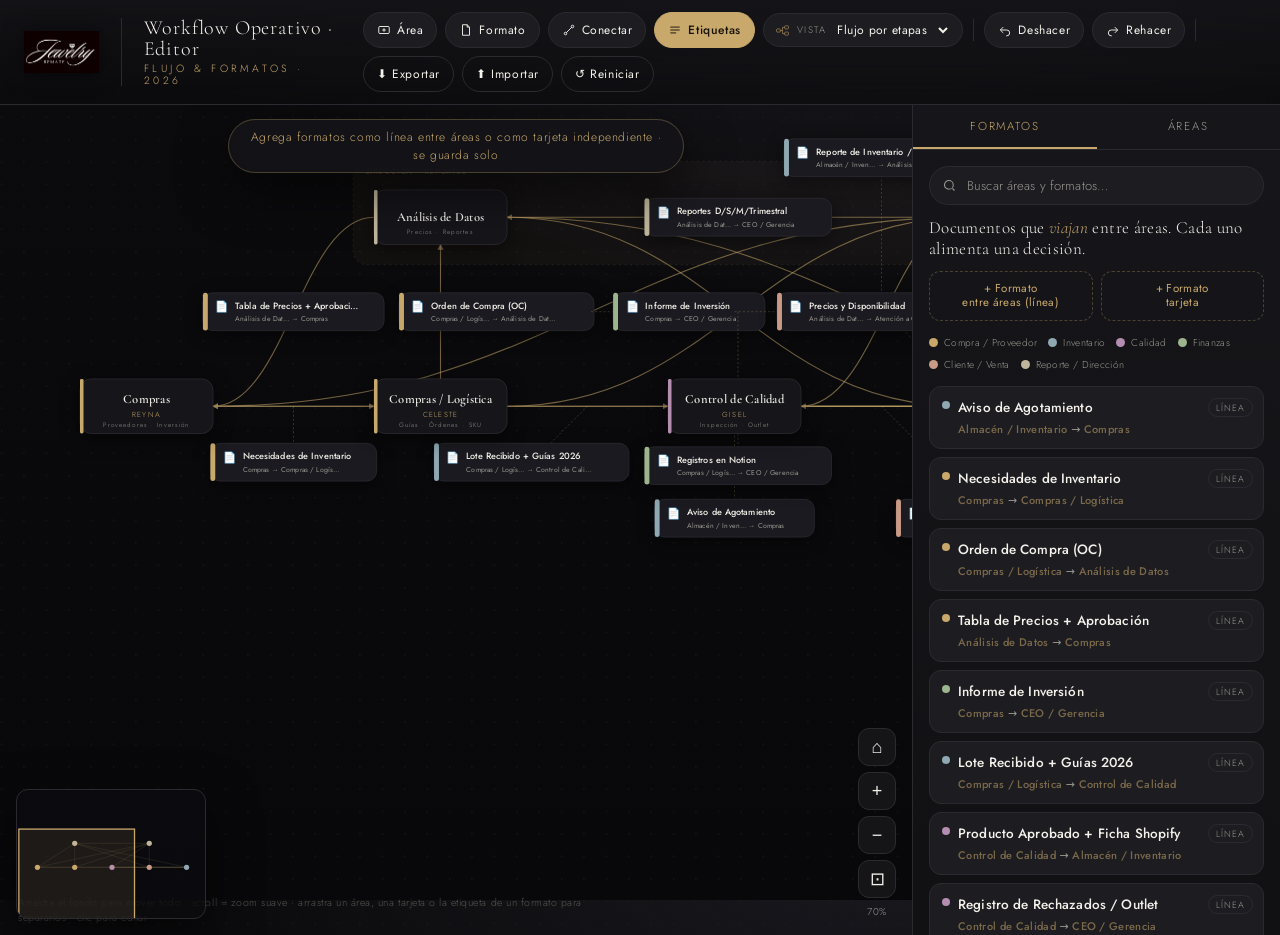
==== commit 9aed4694: "UX: enfoque de área + navegación (minimapa, inicio, centrado suave) - Enfoque de ÁREA al hacer clic:" ====
--- a/index.html
+++ b/index.html
@@ -46,15 +46,8 @@
   <div id="stage">
     <div id="hint"></div>
     <div id="focusBar" class="focusbar">
-      <div class="fb-row">
-        <span class="fb-area" id="fbFrom">—</span>
-        <span class="fb-arrow">→</span>
-        <span class="fb-fmt"><svg viewBox="0 0 24 24" fill="none" stroke="currentColor" stroke-width="1.6"><path d="M6 3h8l4 4v14H6z"/><path d="M14 3v4h4"/></svg><span id="fbName">Formato</span></span>
-        <span class="fb-arrow">→</span>
-        <span class="fb-area" id="fbTo">—</span>
-        <button class="fb-close" id="fbClose" title="Salir del enfoque">✕</button>
-      </div>
-      <div class="fb-dec" id="fbDec"></div>
+      <button class="fb-close" id="fbClose" title="Salir del enfoque">✕</button>
+      <div id="fbContent"></div>
     </div>
     <svg id="wf" preserveAspectRatio="xMidYMid meet">
       <defs>
@@ -67,10 +60,12 @@
         <g id="gZones"></g><g id="gLinks"></g><g id="gEdges"></g><g id="gLabels"></g><g id="gNodes"></g>
       </g>
     </svg>
+    <div id="minimap" class="minimap" title="Mapa · clic para navegar"><svg id="mmSvg" viewBox="0 0 190 130" width="190" height="130"></svg></div>
     <div class="zoom">
+      <button id="zHome" title="Ir al inicio (vista legible)">⌂</button>
       <button id="zIn" title="Acercar">+</button>
       <button id="zOut" title="Alejar">−</button>
-      <button id="zFit" title="Centrar / ajustar">⊡</button>
+      <button id="zFit" title="Ver todo">⊡</button>
       <div class="lbl" id="zLbl">100%</div>
     </div>
     <div class="footer-note">Arrastra el fondo para mover todo · scroll = zoom suave · arrastra un área, una tarjeta o la etiqueta de un formato para separarlos · clic para editar</div>
--- a/css/styles.css
+++ b/css/styles.css
@@ -42,6 +42,11 @@
     color:var(--ink);font-size:18px;cursor:pointer;transition:.15s;display:flex;align-items:center;justify-content:center}
   .zoom button:hover{border-color:var(--gold);color:var(--gold)}
   .zoom .lbl{font-size:10px;text-align:center;color:var(--muted);letter-spacing:.05em}
+
+  .minimap{position:absolute;left:16px;bottom:16px;width:190px;height:130px;background:rgba(12,12,15,.82);
+    border:1px solid var(--line);border-radius:12px;overflow:hidden;z-index:6;box-shadow:var(--shadow)}
+  .minimap svg{display:block;cursor:pointer}
+  .mm-rect{fill:rgba(200,168,107,.10);stroke:var(--gold);stroke-width:1.3;pointer-events:none}
 
   aside{width:368px;min-width:368px;border-left:1px solid var(--line);
     background:linear-gradient(180deg,var(--panel),var(--bg2));display:flex;flex-direction:column;overflow:hidden}
@@ -178,15 +183,17 @@
     border:1px solid var(--gold-soft);border-radius:14px;padding:12px 16px;box-shadow:var(--shadow);
     opacity:0;pointer-events:none;transition:opacity .18s, transform .18s}
   .focusbar.show{opacity:1;pointer-events:auto;transform:translateX(-50%) translateY(0)}
-  .fb-row{display:flex;align-items:center;gap:12px;flex-wrap:wrap}
+  #fbContent{padding-right:30px}
+  .fb-row{display:flex;align-items:center;gap:10px 12px;flex-wrap:wrap}
   .fb-area{font-family:'Cormorant Garamond',serif;font-size:17px;color:var(--ink);font-weight:600;letter-spacing:.01em}
   .fb-arrow{color:var(--gold);font-size:16px}
   .fb-fmt{display:inline-flex;align-items:center;gap:8px;background:rgba(200,168,107,.14);
     border:1px solid var(--gold-soft);border-radius:999px;padding:5px 14px;color:var(--gold);
     font-family:'Jost';font-size:13px;font-weight:500;letter-spacing:.02em}
-  .fb-fmt svg{width:14px;height:14px}
-  .fb-close{margin-left:auto;background:var(--panel2);border:1px solid var(--line);color:var(--muted);
-    width:28px;height:28px;border-radius:50%;cursor:pointer;font-size:13px;line-height:1;transition:.15s}
+  .fb-meta{display:inline-flex;align-items:center;gap:5px;color:var(--ink);font-family:'Jost';
+    font-size:12.5px;background:var(--panel2);border:1px solid var(--line);border-radius:999px;padding:4px 11px}
+  .fb-close{position:absolute;top:10px;right:12px;background:var(--panel2);border:1px solid var(--line);color:var(--muted);
+    width:28px;height:28px;border-radius:50%;cursor:pointer;font-size:13px;line-height:1;transition:.15s;z-index:1}
   .fb-close:hover{color:var(--ink);border-color:var(--gold-dim)}
   .fb-dec{margin-top:9px;color:var(--muted);font-family:'Jost';font-size:12px;line-height:1.5;
     border-top:1px solid var(--line);padding-top:8px}
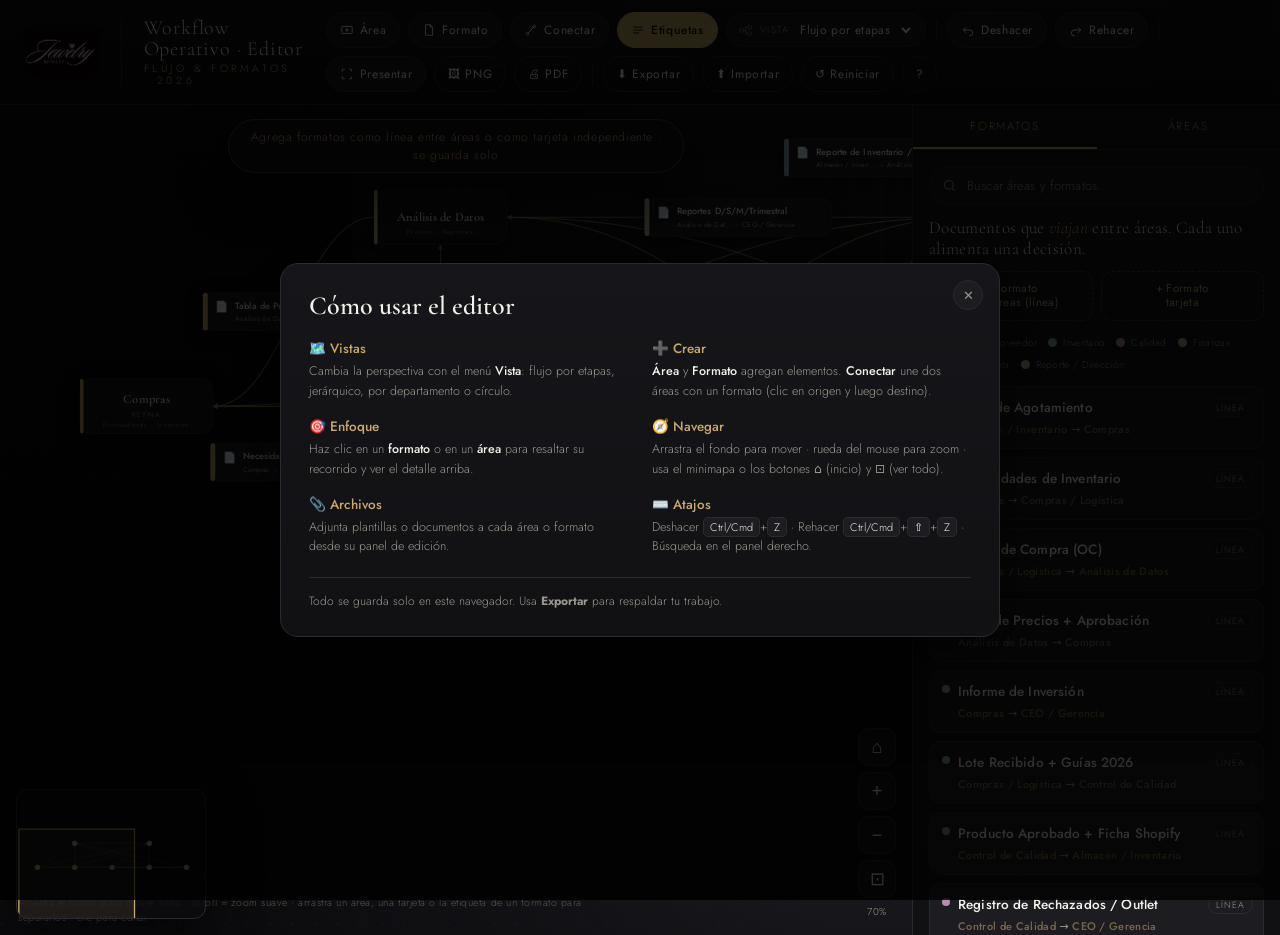
==== commit d6ce6107: "UX: ayuda/onboarding + estado vacío + presentar + exportar PNG/PDF - Botón '?' con guía (vistas, cre" ====
--- a/index.html
+++ b/index.html
@@ -35,9 +35,14 @@
     <button class="btn" id="btnUndo" title="Deshacer (Ctrl/Cmd+Z)" disabled><svg viewBox="0 0 24 24" fill="none" stroke="currentColor" stroke-width="1.6"><path d="M9 7 4 12l5 5"/><path d="M4 12h11a5 5 0 0 1 0 10h-1"/></svg>Deshacer</button>
     <button class="btn" id="btnRedo" title="Rehacer (Ctrl/Cmd+Shift+Z)" disabled><svg viewBox="0 0 24 24" fill="none" stroke="currentColor" stroke-width="1.6"><path d="M15 7l5 5-5 5"/><path d="M20 12H9a5 5 0 0 0 0 10h1"/></svg>Rehacer</button>
     <span class="sep"></span>
+    <button class="btn" id="btnPresent" title="Modo presentación (pantalla completa)"><svg viewBox="0 0 24 24" fill="none" stroke="currentColor" stroke-width="1.6"><path d="M4 8V5a1 1 0 0 1 1-1h3M16 4h3a1 1 0 0 1 1 1v3M20 16v3a1 1 0 0 1-1 1h-3M8 20H5a1 1 0 0 1-1-1v-3"/></svg>Presentar</button>
+    <button class="btn ghost" id="btnPng" title="Exportar imagen (PNG)">🖼 PNG</button>
+    <button class="btn ghost" id="btnPdf" title="Imprimir / Guardar como PDF">🖨 PDF</button>
+    <span class="sep"></span>
     <button class="btn ghost" id="btnExport" title="Descargar tu trabajo (incluye archivos)">⬇ Exportar</button>
     <button class="btn ghost" id="btnImport" title="Cargar un archivo guardado">⬆ Importar</button>
     <button class="btn ghost" id="btnReset" title="Volver al original">↺ Reiniciar</button>
+    <button class="btn ghost" id="btnHelp" title="Ayuda y atajos">?</button>
     <input type="file" id="fileInput" accept="application/json" style="display:none">
   </div>
 </header>
@@ -49,6 +54,17 @@
       <button class="fb-close" id="fbClose" title="Salir del enfoque">✕</button>
       <div id="fbContent"></div>
     </div>
+    <div id="emptyState" class="empty-state">
+      <div class="es-card">
+        <div class="es-title">Tu workflow está vacío</div>
+        <div class="es-sub">Empieza creando un área o carga el ejemplo de Jewelry Remate.</div>
+        <div class="es-actions">
+          <button class="btn" id="esAdd">+ Crear primera área</button>
+          <button class="btn ghost" id="esExample">Cargar ejemplo</button>
+        </div>
+      </div>
+    </div>
+    <button id="presentExit" class="present-exit" title="Salir de presentación (Esc)">✕ Salir de presentación</button>
     <svg id="wf" preserveAspectRatio="xMidYMid meet">
       <defs>
         <pattern id="grid" width="32" height="32" patternUnits="userSpaceOnUse"><circle cx="1" cy="1" r="1" fill="#1d1d22"></circle></pattern>
@@ -157,6 +173,21 @@
   </aside>
 </div>
 
+<div id="helpModal" class="modal-bg">
+  <div class="modal">
+    <button class="modal-x" id="helpClose" title="Cerrar">✕</button>
+    <h2 class="modal-h">Cómo usar el editor</h2>
+    <div class="help-grid">
+      <div class="help-item"><b>🗺️ Vistas</b><p>Cambia la perspectiva con el menú <em>Vista</em>: flujo por etapas, jerárquico, por departamento o círculo.</p></div>
+      <div class="help-item"><b>➕ Crear</b><p><em>Área</em> y <em>Formato</em> agregan elementos. <em>Conectar</em> une dos áreas con un formato (clic en origen y luego destino).</p></div>
+      <div class="help-item"><b>🎯 Enfoque</b><p>Haz clic en un <em>formato</em> o en un <em>área</em> para resaltar su recorrido y ver el detalle arriba.</p></div>
+      <div class="help-item"><b>🧭 Navegar</b><p>Arrastra el fondo para mover · rueda del mouse para zoom · usa el minimapa o los botones ⌂ (inicio) y ⊡ (ver todo).</p></div>
+      <div class="help-item"><b>📎 Archivos</b><p>Adjunta plantillas o documentos a cada área o formato desde su panel de edición.</p></div>
+      <div class="help-item"><b>⌨️ Atajos</b><p>Deshacer <kbd>Ctrl/Cmd</kbd>+<kbd>Z</kbd> · Rehacer <kbd>Ctrl/Cmd</kbd>+<kbd>⇧</kbd>+<kbd>Z</kbd> · Búsqueda en el panel derecho.</p></div>
+    </div>
+    <p class="help-foot">Todo se guarda solo en este navegador. Usa <b>Exportar</b> para respaldar tu trabajo.</p>
+  </div>
+</div>
 <script src="js/app.js"></script>
 </body>
 </html>
--- a/css/styles.css
+++ b/css/styles.css
@@ -220,3 +220,38 @@
   /* atenuar lo que no coincide con la búsqueda */
   .node-card.dim{opacity:.16;transition:opacity .15s}
   .edge.dim,.lbl-g.dim,.cardlink.dim{opacity:.10;transition:opacity .15s}
+
+  /* ===== Modal de ayuda ===== */
+  .modal-bg{position:fixed;inset:0;background:rgba(0,0,0,.8);z-index:50;display:flex;align-items:center;
+    justify-content:center;opacity:0;pointer-events:none;transition:opacity .18s;padding:20px}
+  .modal-bg.show{opacity:1;pointer-events:auto}
+  .modal{position:relative;width:min(720px,94%);max-height:86vh;overflow:auto;
+    background:linear-gradient(180deg,var(--panel),var(--bg2));border:1px solid var(--line);
+    border-radius:18px;padding:26px 28px;box-shadow:var(--shadow)}
+  .modal-x{position:absolute;top:16px;right:16px;background:var(--panel2);border:1px solid var(--line);
+    color:var(--muted);width:30px;height:30px;border-radius:50%;cursor:pointer;font-size:13px}
+  .modal-x:hover{color:var(--ink);border-color:var(--gold-dim)}
+  .modal-h{font-family:'Cormorant Garamond',serif;font-size:26px;color:var(--ink);margin:0 0 18px;font-weight:600}
+  .help-grid{display:grid;grid-template-columns:1fr 1fr;gap:16px 24px}
+  .help-item b{display:block;color:var(--gold);font-family:'Jost';font-size:13.5px;margin-bottom:4px;font-weight:500}
+  .help-item p{margin:0;color:var(--muted);font-size:12.5px;line-height:1.55}
+  .help-item em{color:var(--ink);font-style:normal;font-weight:500}
+  .help-foot{margin:20px 0 0;color:var(--muted);font-size:12px;border-top:1px solid var(--line);padding-top:14px}
+  kbd{background:var(--panel2);border:1px solid var(--line);border-radius:5px;padding:1px 6px;font-size:11px;font-family:'Jost';color:var(--ink)}
+
+  /* ===== Estado vacío ===== */
+  .empty-state{position:absolute;inset:0;display:none;align-items:center;justify-content:center;z-index:8;pointer-events:none}
+  .empty-state.show{display:flex}
+  .es-card{pointer-events:auto;text-align:center;background:rgba(18,18,22,.93);border:1px solid var(--line);
+    border-radius:18px;padding:34px 40px;box-shadow:var(--shadow)}
+  .es-title{font-family:'Cormorant Garamond',serif;font-size:24px;color:var(--ink);margin-bottom:8px}
+  .es-sub{color:var(--muted);font-size:13px;margin-bottom:20px}
+  .es-actions{display:flex;gap:10px;justify-content:center}
+
+  /* ===== Modo presentación ===== */
+  .present-exit{display:none;position:absolute;top:14px;right:16px;z-index:20;align-items:center;gap:6px;
+    background:var(--panel2);border:1px solid var(--gold-soft);color:var(--gold);border-radius:999px;
+    padding:8px 16px;cursor:pointer;font-family:'Jost';font-size:13px;letter-spacing:.02em}
+  .present-exit:hover{border-color:var(--gold)}
+  body.present header,body.present aside,body.present .footer-note{display:none}
+  body.present .present-exit{display:inline-flex}
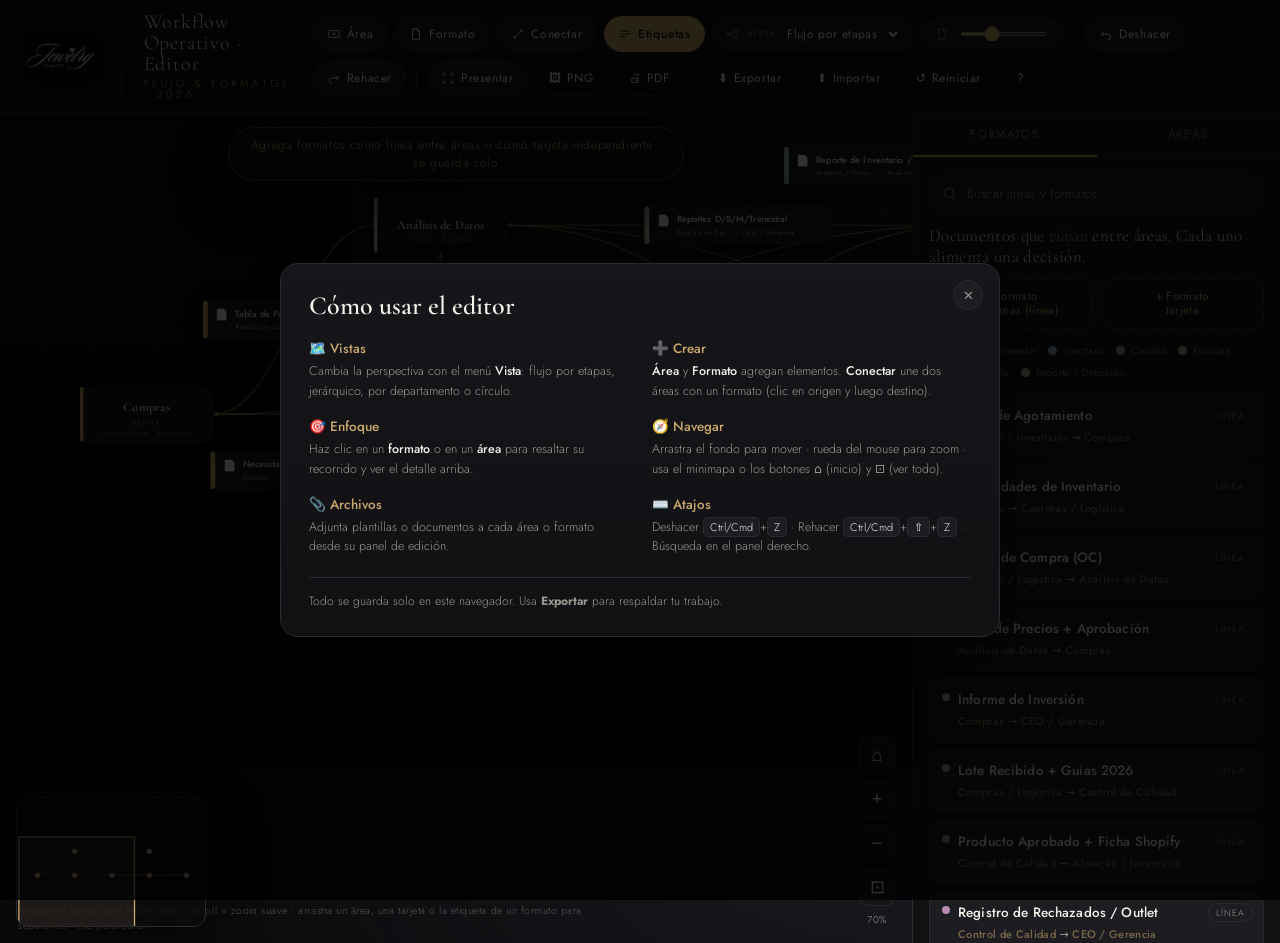
==== commit ad64fa3c: "UX: deslizador para ajustar el tamaño de las tarjetas de formato - Control 'Tamaño' en la barra (70%" ====
--- a/index.html
+++ b/index.html
@@ -30,6 +30,10 @@
         <option value="dept">Por departamento</option>
         <option value="circle">Círculo</option>
       </select>
+    </label>
+    <label class="sizesel" title="Tamaño de las tarjetas de formato">
+      <svg viewBox="0 0 24 24" fill="none" stroke="currentColor" stroke-width="1.6"><path d="M6 3h8l4 4v14H6z"/><path d="M14 3v4h4"/></svg>
+      <input type="range" id="cardSize" min="70" max="160" step="5" value="100">
     </label>
     <span class="sep"></span>
     <button class="btn" id="btnUndo" title="Deshacer (Ctrl/Cmd+Z)" disabled><svg viewBox="0 0 24 24" fill="none" stroke="currentColor" stroke-width="1.6"><path d="M9 7 4 12l5 5"/><path d="M4 12h11a5 5 0 0 1 0 10h-1"/></svg>Deshacer</button>
--- a/css/styles.css
+++ b/css/styles.css
@@ -176,6 +176,11 @@
   .viewsel select{background:none;border:none;outline:none;color:var(--ink);font-family:'Jost';
     font-size:12px;letter-spacing:.03em;cursor:pointer}
   .viewsel select option{background:#16161a;color:var(--ink)}
+  .sizesel{display:inline-flex;align-items:center;gap:9px;background:var(--panel2);border:1px solid var(--line);
+    border-radius:999px;padding:6px 13px;transition:border-color .15s}
+  .sizesel:hover{border-color:var(--gold-dim)}
+  .sizesel svg{width:14px;height:14px;color:var(--gold-dim);flex:0 0 auto}
+  .sizesel input[type=range]{width:88px;accent-color:var(--gold);cursor:pointer;height:4px}
 
   /* ===== Banner de enfoque (clic en un formato) ===== */
   .focusbar{position:absolute;left:50%;top:14px;transform:translateX(-50%) translateY(-8px);
